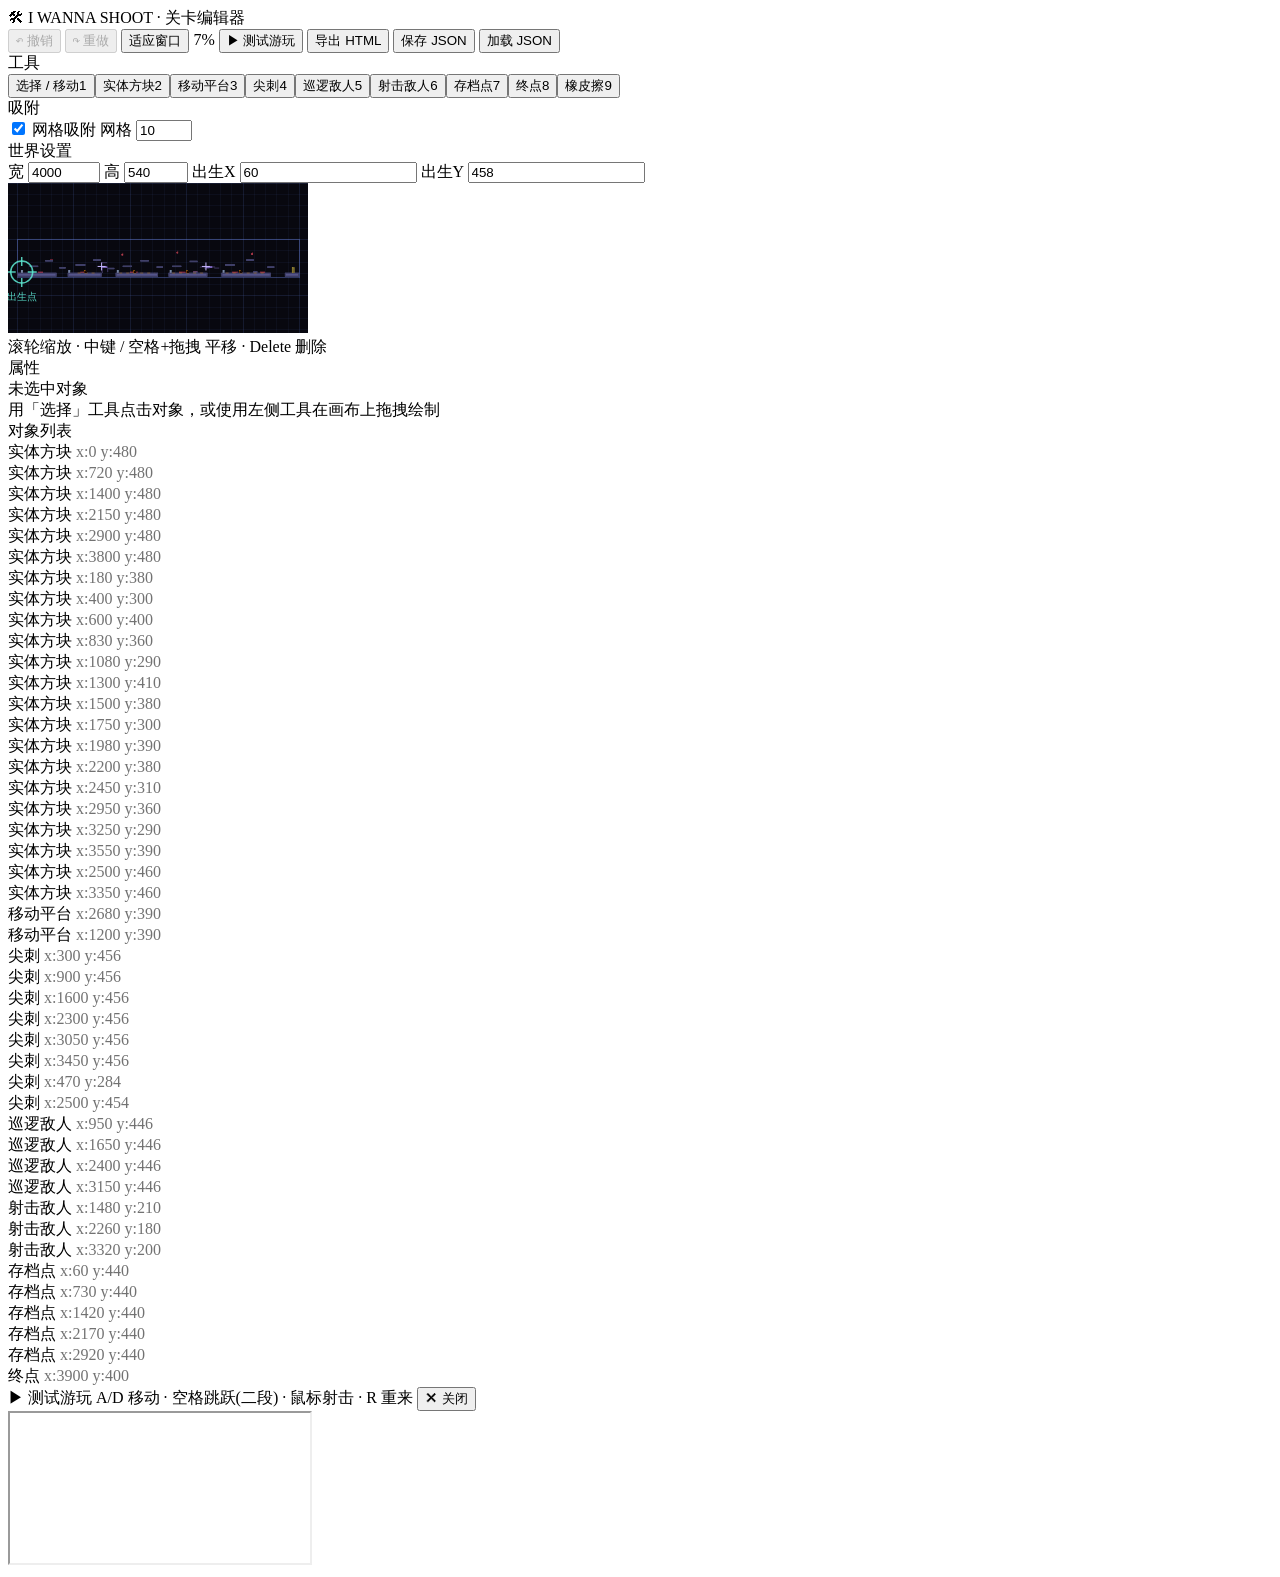
==== index.html @ 425cac91 "Add files via upload" ====
<!DOCTYPE html>
<html lang="zh-CN">
<head>
<meta charset="UTF-8">
<meta name="viewport" content="width=device-width, initial-scale=1.0">
<title>I Wanna Shoot · 关卡编辑器</title>
<link rel="stylesheet" href="css/style.css">
</head>
<body>
<div id="app">
  <header id="topbar">
    <div id="brand">🛠 I WANNA SHOOT · 关卡编辑器</div>
    <div id="top-actions">
      <button class="btn" id="btn-undo" title="Ctrl+Z">↶ 撤销</button>
      <button class="btn" id="btn-redo" title="Ctrl+Y">↷ 重做</button>
      <span class="sep"></span>
      <button class="btn" id="btn-fit">适应窗口</button>
      <span id="zoom-label">100%</span>
      <span class="sep"></span>
      <button class="btn primary" id="btn-test">▶ 测试游玩</button>
      <button class="btn" id="btn-export">导出 HTML</button>
      <button class="btn" id="btn-save">保存 JSON</button>
      <button class="btn" id="btn-load">加载 JSON</button>
    </div>
  </header>

  <main>
    <aside id="left">
      <div class="panel-title">工具</div>
      <div id="tools"></div>

      <div class="panel-title">吸附</div>
      <label class="row"><input type="checkbox" id="snap-toggle" checked> 网格吸附</label>
      <label class="row">网格 <input type="number" id="grid-size" min="1" max="200" step="1" value="10"></label>

      <div class="panel-title">世界设置</div>
      <label class="row">宽 <input type="number" id="world-w" min="400" max="20000" step="100"></label>
      <label class="row">高 <input type="number" id="world-h" min="200" max="3000" step="20"></label>
      <label class="row">出生X <input type="number" id="spawn-x" step="1"></label>
      <label class="row">出生Y <input type="number" id="spawn-y" step="1"></label>
    </aside>

    <div id="center">
      <canvas id="cv"></canvas>
      <div id="hint">滚轮缩放 · 中键 / 空格+拖拽 平移 · Delete 删除</div>
    </div>

    <aside id="right">
      <div class="panel-title">属性</div>
      <div id="inspector"></div>
      <div class="panel-title">对象列表</div>
      <div id="objlist"></div>
    </aside>
  </main>
</div>

<div id="test-overlay" class="hidden">
  <div id="test-bar">
    <span class="ttl">▶ 测试游玩</span>
    <span class="hint">A/D 移动 · 空格跳跃(二段) · 鼠标射击 · R 重来</span>
    <button class="btn" id="btn-close-test" style="margin-left:auto">✕ 关闭</button>
  </div>
  <iframe id="test-frame"></iframe>
</div>

<script src="js/editor.js"></script>
</body>
</html>
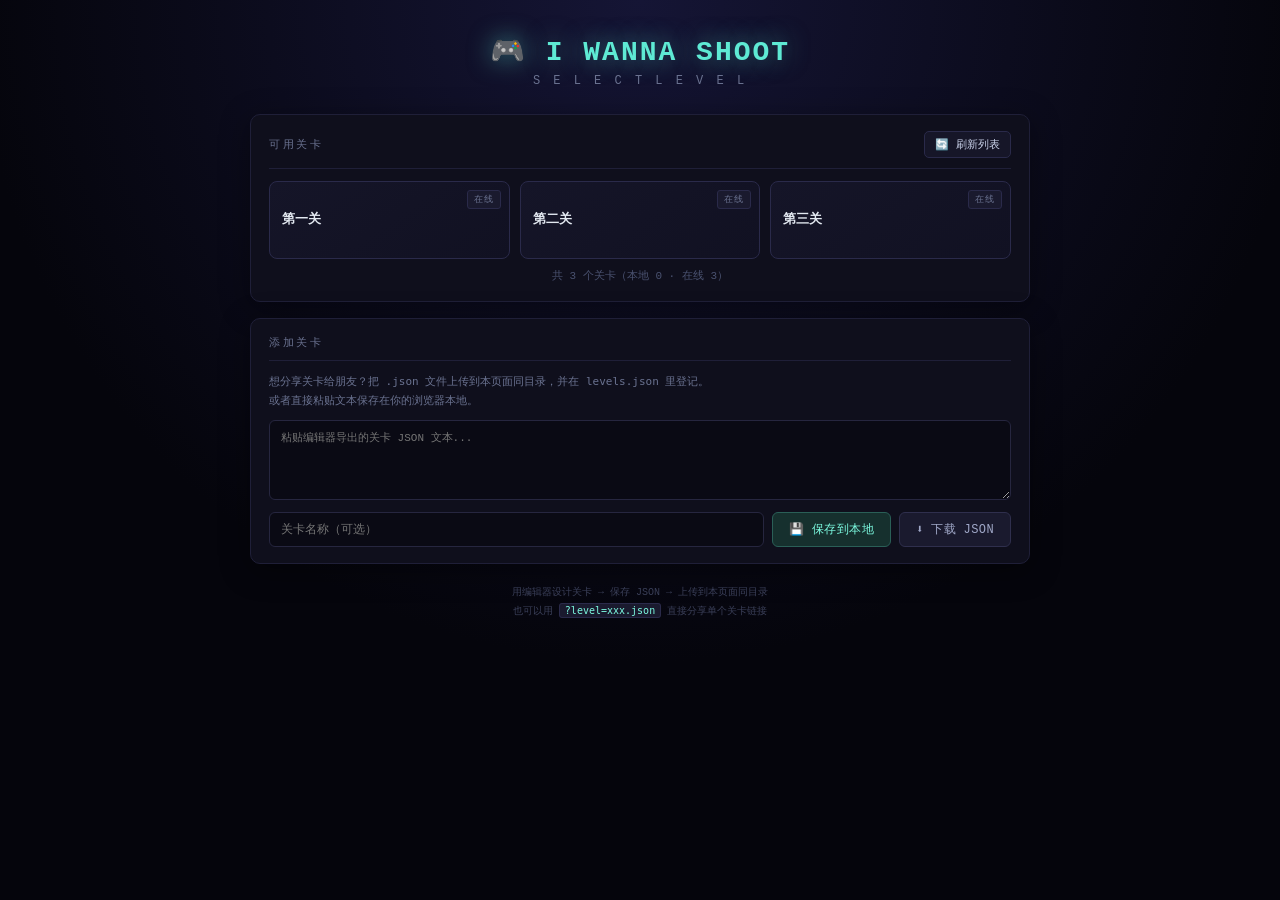
==== commit 221a881a: "Add files via upload" ====
--- a/index.html
+++ b/index.html
@@ -2,67 +2,91 @@
 <html lang="zh-CN">
 <head>
 <meta charset="UTF-8">
-<meta name="viewport" content="width=device-width, initial-scale=1.0">
-<title>I Wanna Shoot · 关卡编辑器</title>
-<link rel="stylesheet" href="css/style.css">
+<meta name="viewport" content="width=device-width, initial-scale=1.0, maximum-scale=1.0, user-scalable=no, viewport-fit=cover">
+<meta name="apple-mobile-web-app-capable" content="yes">
+<meta name="apple-mobile-web-app-status-bar-style" content="black-translucent">
+<meta name="mobile-web-app-capable" content="yes">
+<title>I Wanna Shoot · 选关</title>
+<link rel="stylesheet" href="css/base.css">
+<link rel="stylesheet" href="css/menu.css">
+<link rel="stylesheet" href="css/game.css">
 </head>
 <body>
-<div id="app">
-  <header id="topbar">
-    <div id="brand">🛠 I WANNA SHOOT · 关卡编辑器</div>
-    <div id="top-actions">
-      <button class="btn" id="btn-undo" title="Ctrl+Z">↶ 撤销</button>
-      <button class="btn" id="btn-redo" title="Ctrl+Y">↷ 重做</button>
-      <span class="sep"></span>
-      <button class="btn" id="btn-fit">适应窗口</button>
-      <span id="zoom-label">100%</span>
-      <span class="sep"></span>
-      <button class="btn primary" id="btn-test">▶ 测试游玩</button>
-      <button class="btn" id="btn-export">导出 HTML</button>
-      <button class="btn" id="btn-save">保存 JSON</button>
-      <button class="btn" id="btn-load">加载 JSON</button>
-    </div>
-  </header>
 
-  <main>
-    <aside id="left">
-      <div class="panel-title">工具</div>
-      <div id="tools"></div>
+<div id="menu">
+  <div class="menu-inner">
+    <header class="menu-head">
+      <h1>🎮 I WANNA SHOOT</h1>
+      <p class="sub">S E L E C T   L E V E L</p>
+    </header>
 
-      <div class="panel-title">吸附</div>
-      <label class="row"><input type="checkbox" id="snap-toggle" checked> 网格吸附</label>
-      <label class="row">网格 <input type="number" id="grid-size" min="1" max="200" step="1" value="10"></label>
-
-      <div class="panel-title">世界设置</div>
-      <label class="row">宽 <input type="number" id="world-w" min="400" max="20000" step="100"></label>
-      <label class="row">高 <input type="number" id="world-h" min="200" max="3000" step="20"></label>
-      <label class="row">出生X <input type="number" id="spawn-x" step="1"></label>
-      <label class="row">出生Y <input type="number" id="spawn-y" step="1"></label>
-    </aside>
-
-    <div id="center">
-      <canvas id="cv"></canvas>
-      <div id="hint">滚轮缩放 · 中键 / 空格+拖拽 平移 · Delete 删除</div>
+    <div class="section">
+      <div class="sec-head">
+        <span class="sec-title">可用关卡</span>
+        <button class="btn-sm" id="btn-refresh">🔄 刷新列表</button>
+      </div>
+      <div id="levels-grid" class="levels-grid"></div>
+      <div id="levels-status" class="status"></div>
     </div>
 
-    <aside id="right">
-      <div class="panel-title">属性</div>
-      <div id="inspector"></div>
-      <div class="panel-title">对象列表</div>
-      <div id="objlist"></div>
-    </aside>
-  </main>
+    <div class="section">
+      <div class="sec-head">
+        <span class="sec-title">添加关卡</span>
+      </div>
+      <p class="hint-text">
+        想分享关卡给朋友？把 <kbd>.json</kbd> 文件上传到本页面同目录，并在 <kbd>levels.json</kbd> 里登记。<br>
+        或者直接粘贴文本保存在你的浏览器本地。
+      </p>
+      <textarea id="paste-box" placeholder="粘贴编辑器导出的关卡 JSON 文本..."></textarea>
+      <div class="row">
+        <input id="level-name" type="text" placeholder="关卡名称（可选）">
+        <button class="btn" id="btn-save-local">💾 保存到本地</button>
+        <button class="btn ghost" id="btn-download">⬇ 下载 JSON</button>
+      </div>
+    </div>
+
+    <footer class="menu-foot">
+      用编辑器设计关卡 → 保存 JSON → 上传到本页面同目录<br>
+      也可以用 <kbd>?level=xxx.json</kbd> 直接分享单个关卡链接
+    </footer>
+  </div>
 </div>
 
-<div id="test-overlay" class="hidden">
-  <div id="test-bar">
-    <span class="ttl">▶ 测试游玩</span>
-    <span class="hint">A/D 移动 · 空格跳跃(二段) · 鼠标射击 · R 重来</span>
-    <button class="btn" id="btn-close-test" style="margin-left:auto">✕ 关闭</button>
+<div id="wrap">
+  <canvas id="game"></canvas>
+  <div class="portrait-tip">📱 建议横屏游玩</div>
+
+  <div id="touch-controls">
+    <div id="touch-move">
+      <div class="touch-btn" id="btn-left">◀</div>
+      <div class="touch-btn" id="btn-right">▶</div>
+    </div>
+    <div class="touch-btn" id="btn-jump">↑</div>
   </div>
-  <iframe id="test-frame"></iframe>
+
+  <div id="win-overlay">
+    <h2 class="win-title">🏆 YOU WIN!</h2>
+    <div class="win-sub">死亡次数: <span id="win-deaths">0</span></div>
+    <div class="win-actions">
+      <button id="btn-back-menu" class="btn ghost">返回选关</button>
+      <button id="btn-next-level" class="btn">下一关 ▶</button>
+    </div>
+  </div>
 </div>
+<button id="exit-btn">✕ 退出</button>
 
-<script src="js/editor.js"></script>
+<!-- 普通脚本按顺序加载（不用 ES Module，双击打开也能跑） -->
+<script src="js/core.js"></script>
+<script src="js/ui/storage.js"></script>
+<script src="js/level/normalize.js"></script>
+<script src="js/ui/level-list.js"></script>
+<script src="js/ui/game-screen.js"></script>
+<script src="js/engine/geometry.js"></script>
+<script src="js/engine/audio.js"></script>
+<script src="js/engine/input.js"></script>
+<script src="js/engine/update.js"></script>
+<script src="js/engine/draw.js"></script>
+<script src="js/engine/engine.js"></script>
+<script src="js/main.js"></script>
 </body>
-</html>+</html>
--- a/css/base.css
+++ b/css/base.css
@@ -0,0 +1,24 @@
+/* base.css —— 全局基础样式与通用按钮（选关界面和游戏界面共用） */
+
+  *{margin:0;padding:0;box-sizing:border-box;}
+  html,body{height:100%;width:100%;background:#05050c;color:#c8d0e8;
+    font-family:'Courier New',Consolas,monospace;font-size:13px;overflow:hidden;
+    overscroll-behavior:none;-webkit-tap-highlight-color:transparent;
+    touch-action:manipulation;}
+
+
+  /* ---------- 通用按钮 ---------- */
+  .btn{
+    background:#16302e;color:#7dfbe1;border:1px solid #2a5f57;
+    padding:8px 16px;border-radius:6px;cursor:pointer;font-family:inherit;
+    font-size:12px;transition:.13s;letter-spacing:.4px;white-space:nowrap;
+  }
+  .btn:hover{background:#175c53;border-color:#2a9b88;color:#a7fff0;}
+  .btn:active{transform:translateY(1px);}
+  .btn.ghost{background:#1a1a2e;color:#a0a8c8;border-color:#2f2f4d;}
+  .btn.ghost:hover{background:#252540;color:#fff;}
+
+  ::-webkit-scrollbar{width:8px;height:8px;}
+  ::-webkit-scrollbar-track{background:transparent;}
+  ::-webkit-scrollbar-thumb{background:#252540;border-radius:4px;}
+  ::-webkit-scrollbar-thumb:hover{background:#343460;}
--- a/css/menu.css
+++ b/css/menu.css
@@ -0,0 +1,120 @@
+/* menu.css —— 选关界面（关卡列表、添加关卡表单、页脚） */
+
+  /* ============ 选关菜单 ============ */
+  #menu{
+    position:fixed;inset:0;overflow-y:auto;
+    -webkit-overflow-scrolling:touch;
+    background:radial-gradient(circle at 50% 0%,#151535,#05050c 60%);
+    z-index:100;
+  }
+  #menu.hidden{display:none;}
+  .menu-inner{max-width:820px;margin:0 auto;padding:34px 20px 40px;}
+
+  .menu-head{text-align:center;margin-bottom:26px;}
+  .menu-head h1{
+    color:#5eead4;font-size:28px;letter-spacing:2px;
+    text-shadow:0 0 24px rgba(94,234,212,.5);margin-bottom:6px;
+  }
+  .menu-head .sub{color:#6a7290;font-size:12px;letter-spacing:3px;}
+
+  .section{
+    background:#0f0f1c;border:1px solid #1f1f38;border-radius:10px;
+    padding:16px 18px;margin-bottom:16px;
+    box-shadow:0 6px 30px rgba(0,0,0,.4);
+  }
+  .sec-head{
+    display:flex;align-items:center;justify-content:space-between;
+    margin-bottom:12px;padding-bottom:10px;border-bottom:1px solid #1f1f38;
+  }
+  .sec-title{color:#6a7290;font-size:11px;letter-spacing:2.5px;text-transform:uppercase;}
+  .btn-sm{
+    background:#161628;border:1px solid #2a2a4a;color:#c8d0e8;
+    padding:5px 10px;border-radius:5px;cursor:pointer;font-family:inherit;
+    font-size:11px;transition:.13s;
+  }
+  .btn-sm:hover{background:#232340;border-color:#3d3d66;color:#fff;}
+  .btn-sm:active{transform:scale(.96);}
+
+  .levels-grid{
+    display:grid;grid-template-columns:repeat(auto-fill,minmax(200px,1fr));
+    gap:10px;min-height:60px;
+  }
+  .level-card{
+    background:linear-gradient(145deg,#151528,#111122);
+    border:1px solid #2a2a4a;border-radius:8px;padding:14px 12px;
+    cursor:pointer;position:relative;transition:.18s;overflow:hidden;
+    min-height:78px;display:flex;flex-direction:column;justify-content:center;
+  }
+  .level-card::before{
+    content:'';position:absolute;inset:0;opacity:0;transition:.18s;
+    background:radial-gradient(circle at 50% 50%,rgba(94,234,212,.12),transparent 70%);
+  }
+  .level-card:hover{border-color:#5eead4;transform:translateY(-2px);box-shadow:0 8px 24px rgba(94,234,212,.18);}
+  .level-card:hover::before{opacity:1;}
+  .level-card:active{transform:scale(.97);}
+  .card-badge{
+    position:absolute;top:8px;right:8px;font-size:9px;letter-spacing:1px;
+    padding:2px 6px;border-radius:3px;background:#1a1a2e;color:#6a7290;
+    border:1px solid #2a2a4a;
+  }
+  .level-card:hover .card-badge{background:#123a35;color:#7dfbe1;border-color:#1e6b5e;}
+  .card-name{color:#e2e8f0;font-size:13px;font-weight:bold;word-break:break-all;padding-right:44px;line-height:1.4;}
+  .card-actions{position:absolute;bottom:6px;right:6px;display:flex;gap:4px;}
+  .card-del{
+    background:rgba(233,69,96,.12);border:1px solid rgba(233,69,96,.35);
+    color:#e94560;width:20px;height:20px;border-radius:4px;cursor:pointer;
+    font-size:11px;line-height:1;padding:0;transition:.13s;
+  }
+  .card-del:hover{background:#e94560;color:#fff;border-color:#e94560;}
+
+  .empty-tip{grid-column:1/-1;text-align:center;color:#4a5270;font-size:12px;padding:22px 10px;line-height:1.8;}
+  .empty-tip span{font-size:11px;opacity:.75;}
+  .status{margin-top:10px;font-size:11px;color:#4a5270;text-align:center;min-height:16px;line-height:1.4;word-break:break-all;}
+  .status.error{color:#e94560;}
+  .hint-text{color:#6a7290;font-size:11px;line-height:1.7;margin-bottom:10px;}
+
+  textarea{
+    width:100%;background:#0a0a14;border:1px solid #26263f;color:#c8d0e8;
+    padding:9px 11px;border-radius:6px;font-family:inherit;font-size:11px;
+    resize:vertical;min-height:80px;outline:none;line-height:1.5;
+    touch-action:auto;-webkit-user-select:text;user-select:text;
+  }
+  textarea:focus{border-color:#3d3d66;background:#0f0f1e;}
+  .row{display:flex;gap:8px;margin-top:8px;align-items:stretch;}
+  .row input{
+    flex:1;min-width:0;background:#0a0a14;border:1px solid #26263f;color:#c8d0e8;
+    padding:8px 11px;border-radius:6px;font-family:inherit;font-size:12px;outline:none;
+    touch-action:auto;-webkit-user-select:text;user-select:text;
+  }
+  .row input:focus{border-color:#3d3d66;background:#0f0f1e;}
+
+  .menu-foot{text-align:center;color:#3a3f58;font-size:10px;margin-top:20px;line-height:1.8;}
+  .menu-foot kbd{background:#1a1a2e;color:#7dfbe1;border:1px solid #2a2a4a;padding:1px 5px;border-radius:3px;font-size:10px;}
+
+  /* ---------- 小屏适配（选关界面） ---------- */
+  @media (max-width: 600px){
+    .menu-inner{ padding:18px 12px 28px; }
+    .menu-head{ margin-bottom:18px; }
+    .menu-head h1{ font-size:22px; letter-spacing:1px; }
+    .menu-head .sub{ font-size:10px; letter-spacing:2px; }
+    .section{ padding:12px 12px; border-radius:8px; margin-bottom:12px; }
+    .sec-head{ margin-bottom:10px; padding-bottom:8px; }
+    .sec-title{ font-size:10px; letter-spacing:2px; }
+    .btn-sm{ padding:7px 11px; font-size:12px; }
+    .levels-grid{ grid-template-columns:repeat(auto-fill,minmax(140px,1fr)); gap:8px; }
+    .level-card{ min-height:68px; padding:11px 10px; border-radius:7px; }
+    .card-name{ font-size:12px; padding-right:36px; }
+    .card-badge{ font-size:8px; padding:1px 5px; top:6px; right:6px; }
+    .card-del{ width:24px; height:24px; font-size:12px; }
+    .hint-text{ font-size:10px; line-height:1.6; }
+    textarea{ font-size:16px; padding:10px 12px; min-height:70px; }
+    .row{ flex-wrap:wrap; gap:6px; }
+    .row input{ flex:1 1 100%; font-size:16px; padding:10px 12px; }
+    .row .btn{ flex:1 1 calc(50% - 3px); padding:11px 10px; font-size:13px; }
+    .menu-foot{ font-size:9px; margin-top:14px; }
+  }
+
+  @media (max-width: 380px){
+    .menu-head h1{ font-size:19px; }
+    .levels-grid{ grid-template-columns:1fr 1fr; }
+  }
--- a/css/game.css
+++ b/css/game.css
@@ -0,0 +1,118 @@
+/* game.css —— 游戏界面（画布、触屏按钮、退出按钮、胜利界面） */
+
+  /* ============ 游戏全屏容器 ============ */
+  #wrap{
+    position:fixed;inset:0;
+    background:#000;
+    display:none;
+    align-items:center;justify-content:center;
+    overflow:hidden;
+  }
+  #wrap.visible{display:flex;}
+  #game{
+    display:block;
+    cursor:crosshair;
+    touch-action:none;
+    /* 尺寸由 JS 动态计算，保持 16:9 居中 */
+  }
+
+  .portrait-tip{
+    position:absolute;top:calc(12px + env(safe-area-inset-top,0px));left:50%;transform:translateX(-50%);
+    background:rgba(94,234,212,.15);border:1px solid rgba(94,234,212,.45);
+    color:#7dfbe1;padding:6px 16px;border-radius:20px;
+    font-size:12px;display:none;z-index:20;pointer-events:none;
+    white-space:nowrap;
+  }
+  @media (orientation: portrait){
+    #wrap.visible .portrait-tip{ display:block; }
+  }
+
+  /* ============ 触屏按钮 ============ */
+  #touch-controls{
+    display:none;
+    position:fixed;inset:0;
+    pointer-events:none;
+    z-index:30;
+  }
+  body.is-touch #touch-controls{ display:block; }
+
+  #touch-move{
+    position:absolute;
+    left:calc(16px + env(safe-area-inset-left,0px));
+    bottom:calc(16px + env(safe-area-inset-bottom,0px));
+    display:flex;gap:14px;
+    pointer-events:none;
+  }
+  .touch-btn{
+    pointer-events:auto;
+    width:72px;height:72px;
+    border-radius:50%;
+    background:rgba(94,234,212,.16);
+    border:2px solid rgba(94,234,212,.55);
+    color:#fff;
+    display:flex;align-items:center;justify-content:center;
+    font-size:30px;font-weight:bold;
+    user-select:none;-webkit-user-select:none;
+    touch-action:none;
+    -webkit-tap-highlight-color:transparent;
+    transition:background .1s,transform .1s,border-color .1s;
+    line-height:1;
+  }
+  .touch-btn.active{
+    background:rgba(94,234,212,.5);
+    border-color:rgba(94,234,212,.95);
+    transform:scale(.94);
+  }
+  #btn-jump{
+    position:absolute;
+    right:calc(16px + env(safe-area-inset-right,0px));
+    bottom:calc(16px + env(safe-area-inset-bottom,0px));
+    width:82px;height:82px;
+    font-size:32px;
+    background:rgba(167,139,250,.16);
+    border-color:rgba(167,139,250,.55);
+  }
+  #btn-jump.active{
+    background:rgba(167,139,250,.5);
+    border-color:rgba(167,139,250,.95);
+  }
+
+  /* ============ 退出按钮 ============ */
+  #exit-btn{
+    position:fixed;
+    top:calc(10px + env(safe-area-inset-top,0px));
+    right:calc(12px + env(safe-area-inset-right,0px));
+    z-index:60;
+    background:rgba(20,20,40,.88);color:#c8d0e8;border:1px solid #26263f;
+    padding:8px 14px;border-radius:6px;cursor:pointer;font-family:inherit;
+    font-size:12px;transition:.13s;display:none;backdrop-filter:blur(4px);
+  }
+  #exit-btn.visible{display:block;}
+  #exit-btn:hover{background:#252540;color:#fff;border-color:#3d3d66;}
+  #exit-btn:active{transform:scale(.95);}
+
+  /* ============ 胜利界面 ============ */
+  #win-overlay{
+    position:absolute;inset:0;z-index:50;display:flex;flex-direction:column;
+    align-items:center;justify-content:center;
+    background:rgba(5,5,15,.88);backdrop-filter:blur(6px);
+    opacity:0;pointer-events:none;transition:opacity .4s;
+  }
+  #win-overlay.visible{ opacity:1;pointer-events:auto; }
+  .win-title{
+    font-size:56px;color:#fde047;text-shadow:0 0 30px #fde047;
+    margin-bottom:10px;animation: bounceWin 1.5s infinite alternate;
+  }
+  @keyframes bounceWin { from{transform:translateY(0);} to{transform:translateY(-12px);} }
+  .win-sub{ font-size:18px;color:#e2e8f0;margin-bottom:40px; }
+  .win-actions{ display:flex;gap:16px; }
+  .win-actions .btn{ padding:10px 24px; font-size:14px; }
+
+  /* ---------- 小屏适配（游戏界面） ---------- */
+  @media (max-width: 600px){
+    .win-title{ font-size:40px; }
+    .win-sub{ font-size:15px; margin-bottom:28px; }
+    .win-actions{ gap:10px; }
+    .win-actions .btn{ padding:11px 18px; font-size:13px; }
+    #exit-btn{ padding:8px 12px; font-size:12px; }
+  }
